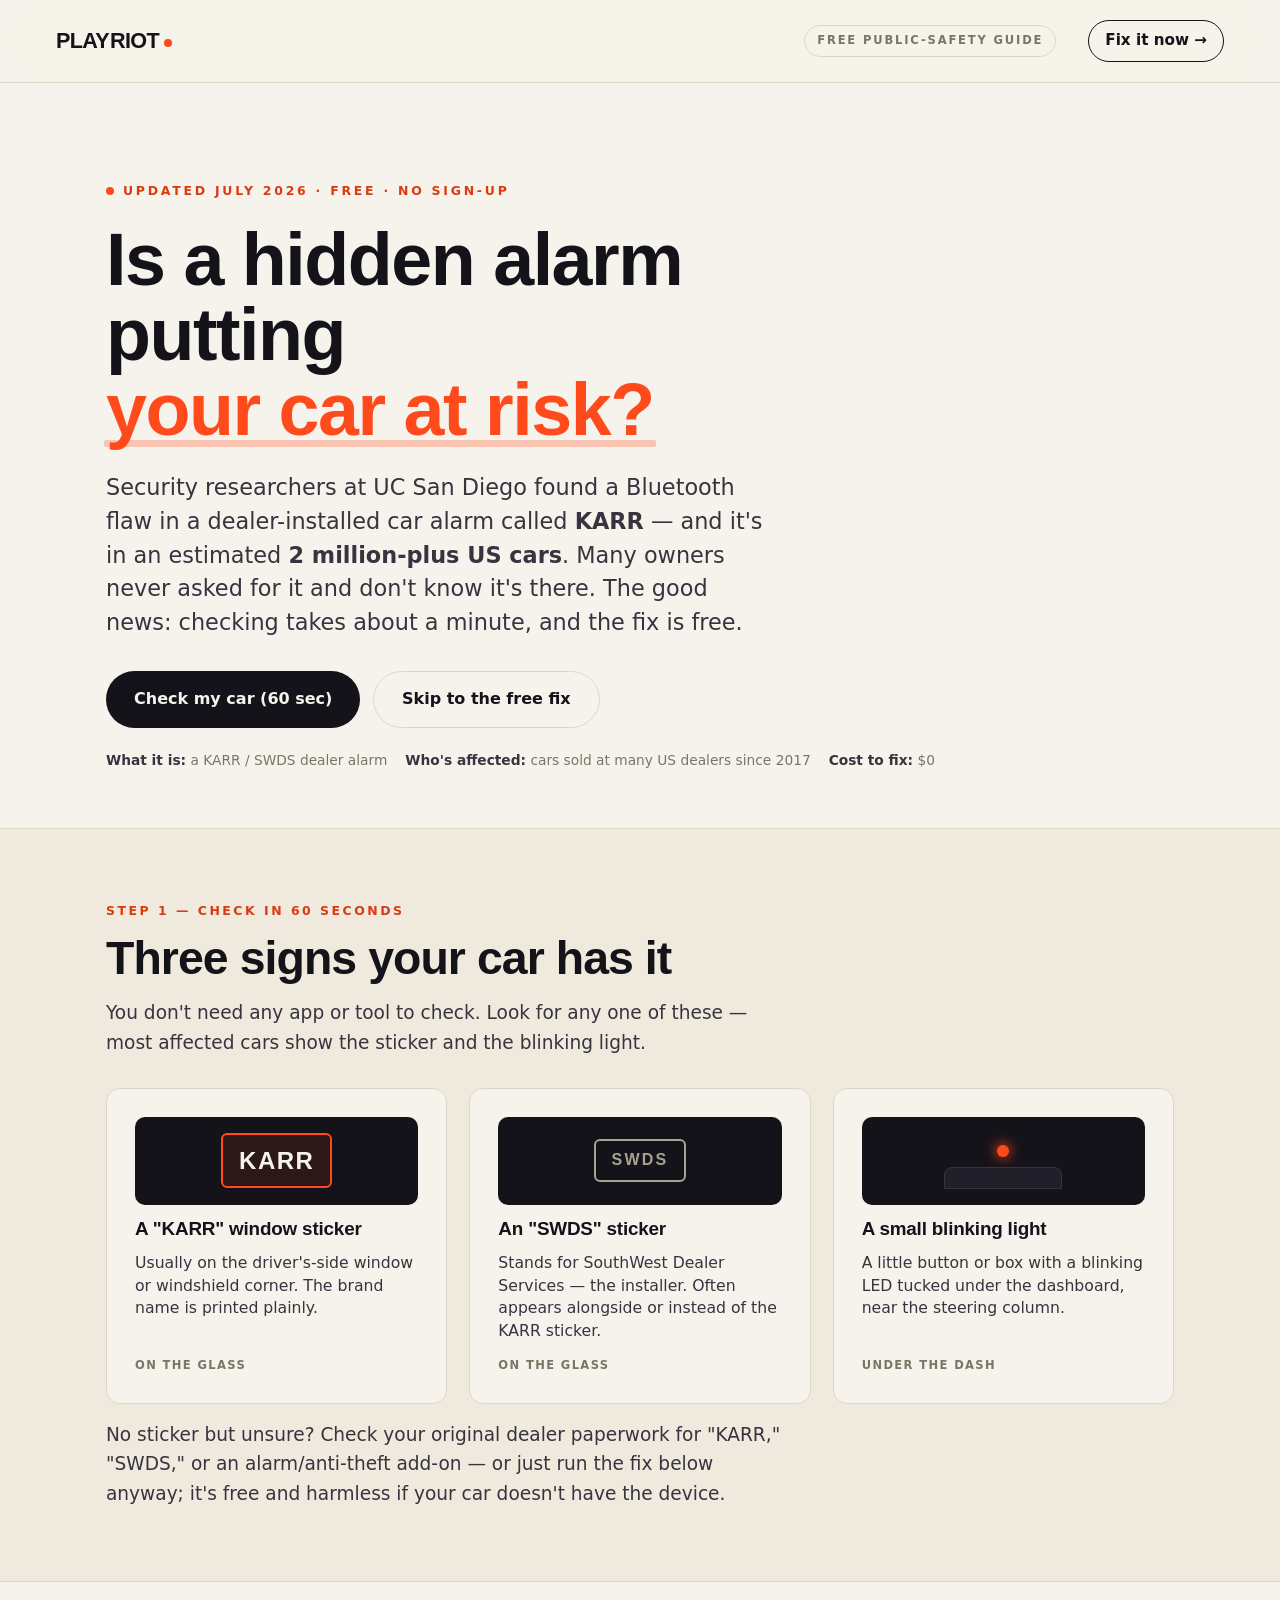
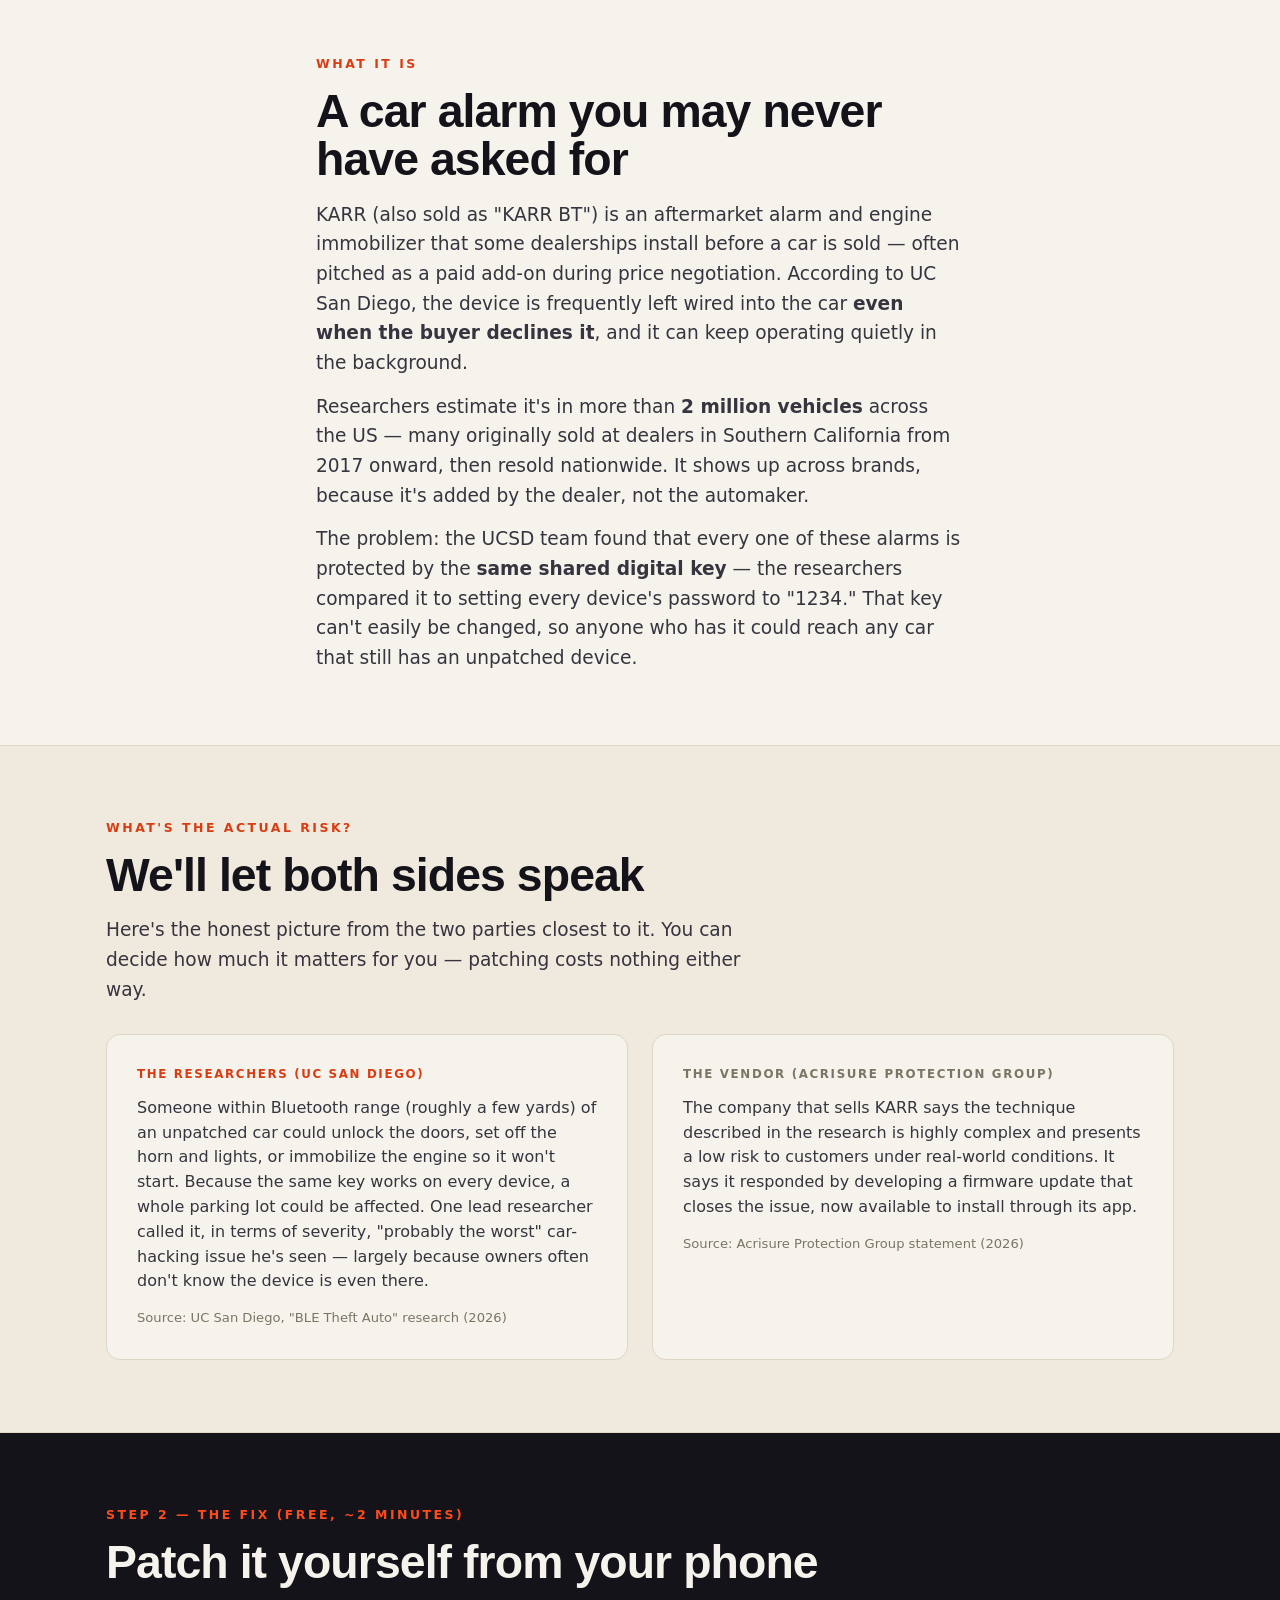
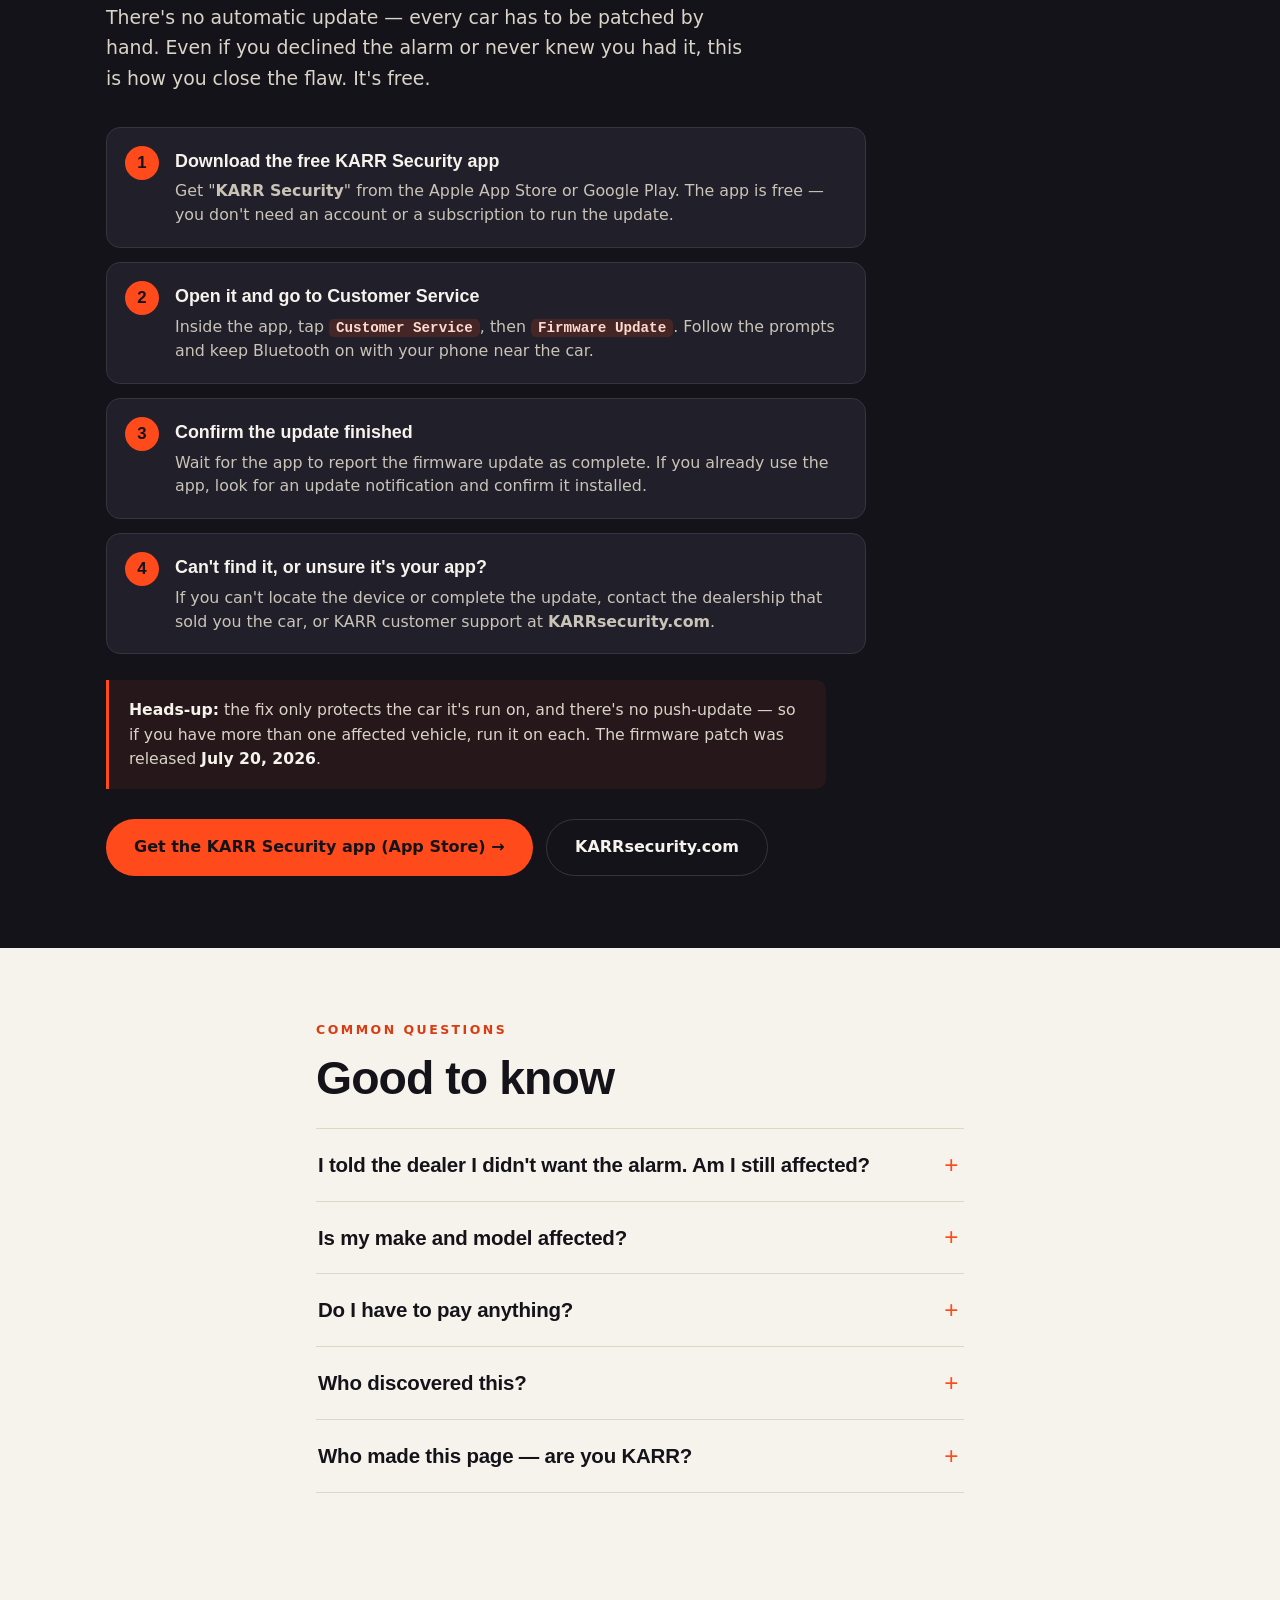
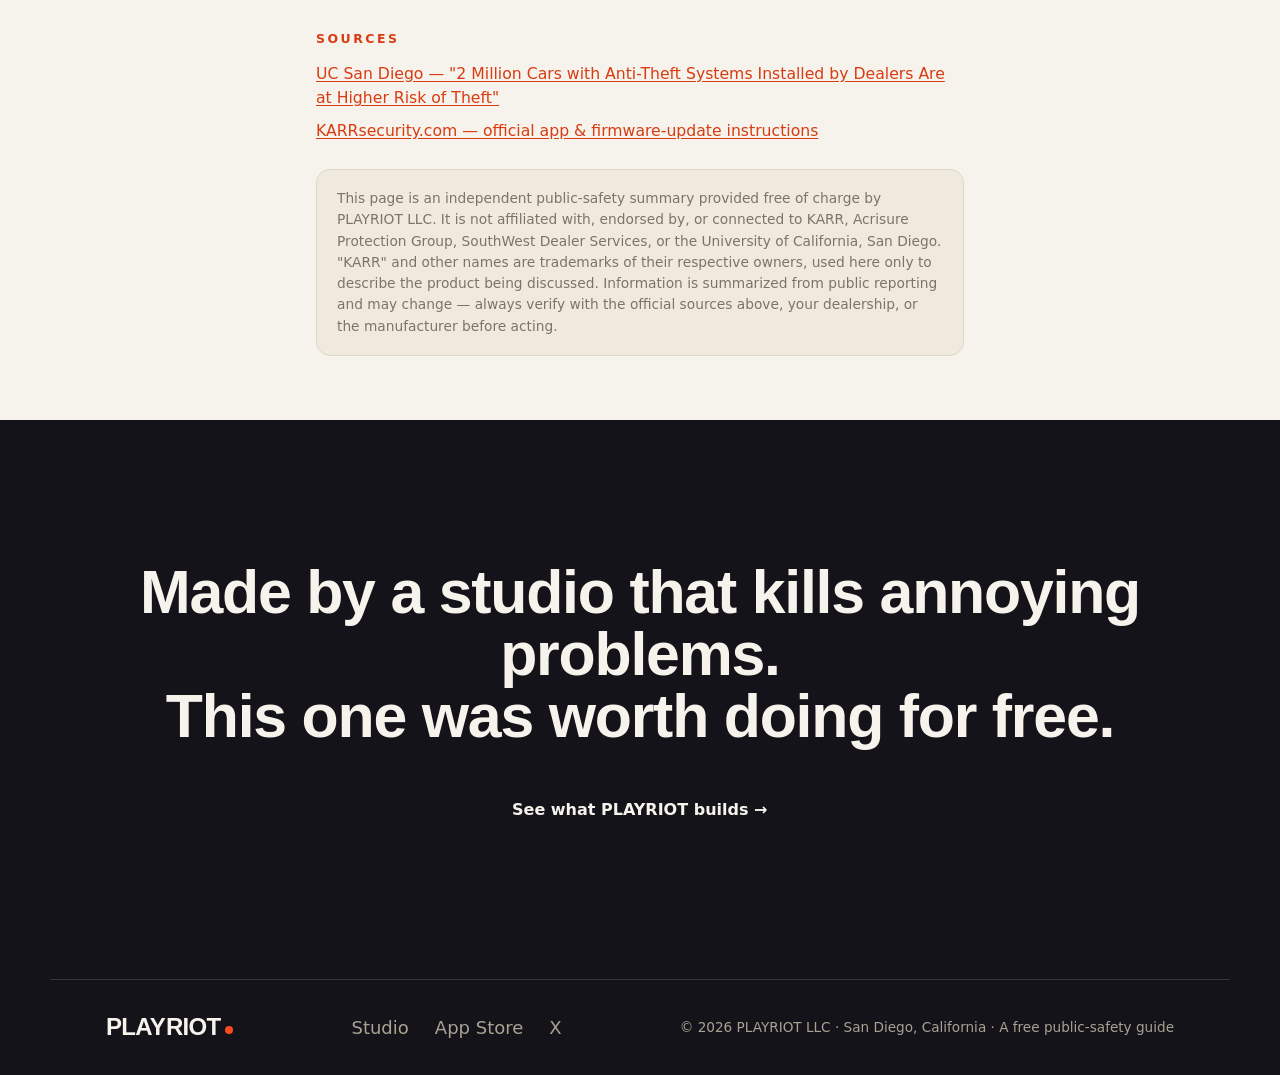
==== karr.html @ 4d82e79b "karr: serve guide at /karr (root karr.html) so Caddy try_files resolves it The playriot.co vhost use" ====
<!DOCTYPE html>
<html lang="en">
<head>
<meta charset="UTF-8" />
<meta name="viewport" content="width=device-width, initial-scale=1.0" />
<title>Does your car have a KARR alarm? How to check — and patch the Bluetooth flaw | PLAYRIOT</title>
<meta name="description" content="A dealer-installed KARR / SWDS car alarm with a Bluetooth security flaw is in an estimated 2 million+ US cars — many owners never asked for it. Here's how to check your car in 60 seconds and patch it free in about 2 minutes." />
<meta name="keywords" content="KARR alarm, KARR sticker, KARR blinking light, SWDS car alarm, dealer installed car alarm, KARR Bluetooth vulnerability, how to check KARR alarm, how to patch KARR alarm, KARR security app, Acrisure Protection Group" />
<link rel="canonical" href="https://playriot.co/karr" />
<meta name="robots" content="index,follow" />
<meta property="og:title" content="Does your car have a KARR alarm? How to check — and patch the Bluetooth flaw" />
<meta property="og:description" content="A hidden dealer-installed alarm with a Bluetooth flaw is in 2 million+ US cars. Check yours in 60 seconds — and fix it free." />
<meta property="og:type" content="article" />
<meta property="og:url" content="https://playriot.co/karr" />
<meta property="og:image" content="https://playriot.co/assets/og.png?v=2" />
<meta property="og:image:width" content="2400" />
<meta property="og:image:height" content="1260" />
<meta name="twitter:card" content="summary_large_image" />
<meta name="twitter:title" content="Does your car have a KARR alarm? How to check — and patch the Bluetooth flaw" />
<meta name="twitter:description" content="A hidden dealer-installed alarm with a Bluetooth flaw is in 2 million+ US cars. Check yours in 60 seconds — and fix it free." />
<meta name="twitter:image" content="https://playriot.co/assets/og.png?v=2" />
<meta name="theme-color" content="#14131A" />
<link rel="icon" href="assets/favicon.svg" type="image/svg+xml" />
<link rel="preconnect" href="https://api.fontshare.com" crossorigin />
<link href="https://api.fontshare.com/v2/css?f[]=clash-display@600,700&f[]=general-sans@400,500,600&display=swap" rel="stylesheet" />
<link rel="stylesheet" href="styles.css?v=2" />
<style>
/* ============ KARR public-safety guide — namespaced .k- ============ */
.k-wrap{max-width:var(--maxw);margin:0 auto;padding:0 clamp(20px,5vw,56px)}
.k-narrow{max-width:760px}

/* nav label */
.k-navtag{font-size:.72rem;letter-spacing:.16em;text-transform:uppercase;color:var(--muted);font-weight:600;
  border:1px solid var(--line);padding:6px 12px;border-radius:100px;white-space:nowrap}

/* hero */
.k-hero{max-width:var(--maxw);margin:0 auto;padding:clamp(44px,8vw,92px) clamp(20px,5vw,56px) clamp(30px,5vw,56px)}
.k-hero .eyebrow{display:inline-flex;align-items:center;gap:9px}
.k-hero .eyebrow::before{content:"";width:8px;height:8px;border-radius:50%;background:var(--riot);
  box-shadow:0 0 0 0 rgba(255,74,28,.5);animation:kpulse 2s var(--ease) infinite}
.k-hero h1{font-size:clamp(2.3rem,6.2vw,4.6rem);margin:4px 0 24px;max-width:15ch}
.k-hero h1 .hl{color:var(--riot);position:relative;white-space:nowrap}
.k-hero h1 .hl::after{content:"";position:absolute;left:-2px;right:-2px;bottom:.06em;height:.10em;background:var(--riot);opacity:.28;border-radius:2px}
.k-lede{font-size:clamp(1.08rem,2vw,1.4rem);color:var(--ink-soft);max-width:660px;line-height:1.5}
.k-actions{display:flex;flex-wrap:wrap;gap:13px;margin-top:32px}
.k-micro{margin-top:22px;font-size:.86rem;color:var(--muted);display:flex;flex-wrap:wrap;gap:6px 18px}
.k-micro b{color:var(--ink-soft);font-weight:600}

/* section rhythm */
.k-sec{padding:clamp(40px,6vw,72px) 0}
.k-sec.alt{background:var(--paper-2);border-top:1px solid var(--line);border-bottom:1px solid var(--line)}
.k-kicker{font-size:.78rem;letter-spacing:.2em;text-transform:uppercase;color:var(--riot-deep);font-weight:600;margin-bottom:14px}
.k-h2{font-size:clamp(1.7rem,4.2vw,2.9rem);letter-spacing:-.02em;line-height:1.04;font-family:"Clash Display",sans-serif;font-weight:700}
.k-sec p.k-body{color:var(--ink-soft);font-size:clamp(1.02rem,1.6vw,1.16rem);line-height:1.6;max-width:680px;margin-top:16px}
.k-sec p.k-body + p.k-body{margin-top:14px}

/* the 3-sign check */
.k-checks{display:grid;grid-template-columns:repeat(3,1fr);gap:clamp(14px,2.4vw,22px);margin-top:30px}
.k-check{background:var(--paper);border:1px solid var(--line);border-radius:var(--r);padding:clamp(20px,2.6vw,28px);
  display:flex;flex-direction:column;gap:14px;transition:.3s var(--ease)}
.k-check:hover{border-color:var(--ink);transform:translateY(-3px);box-shadow:0 14px 34px rgba(20,19,26,.09)}
.k-check .k-vis{height:88px;display:grid;place-items:center;background:var(--ink);border-radius:10px;overflow:hidden}
.k-check h3{font-family:"Clash Display",sans-serif;font-weight:600;font-size:1.18rem;letter-spacing:-.01em}
.k-check p{color:var(--ink-soft);font-size:.98rem;line-height:1.45}
.k-check .k-tag{margin-top:auto;font-size:.72rem;letter-spacing:.12em;text-transform:uppercase;color:var(--muted);font-weight:600}

/* stylized diagrams (honest — not photos) */
.k-sticker{font-family:"Clash Display",sans-serif;font-weight:700;letter-spacing:.06em;color:var(--paper);
  border:2px solid var(--riot);border-radius:6px;padding:7px 16px;font-size:1.5rem;background:rgba(255,74,28,.10)}
.k-sticker.small{font-size:1rem;letter-spacing:.14em;color:var(--muted-d);border-color:var(--muted-d);background:none}
.k-dash{position:relative;width:118px;height:56px}
.k-dash .k-bar{position:absolute;inset:auto 0 0 0;height:22px;background:var(--ink-2);border:1px solid var(--ink-soft);border-radius:8px 8px 0 0}
.k-led{position:absolute;left:50%;top:12px;transform:translateX(-50%);width:12px;height:12px;border-radius:50%;
  background:var(--riot);box-shadow:0 0 12px 2px rgba(255,74,28,.7);animation:kpulse 1.4s var(--ease) infinite}
@keyframes kpulse{0%{box-shadow:0 0 0 0 rgba(255,74,28,.55)}70%{box-shadow:0 0 0 12px rgba(255,74,28,0)}100%{box-shadow:0 0 0 0 rgba(255,74,28,0)}}

/* fix — dark, prominent */
.k-fix{background:var(--ink);color:var(--paper)}
.k-fix .k-kicker{color:var(--riot)}
.k-fix .k-h2{color:var(--paper)}
.k-fix .k-lead{color:#D9D4C7;font-size:clamp(1.02rem,1.6vw,1.18rem);line-height:1.6;max-width:640px;margin-top:16px}
.k-steps{list-style:none;counter-reset:step;margin:34px 0 0;display:grid;gap:14px;max-width:760px}
.k-steps li{counter-increment:step;background:var(--ink-2);border:1px solid var(--ink-soft);border-radius:var(--r);
  padding:20px 22px 20px 68px;position:relative}
.k-steps li::before{content:counter(step);position:absolute;left:18px;top:18px;width:34px;height:34px;border-radius:50%;
  background:var(--riot);color:var(--ink);font-family:"Clash Display",sans-serif;font-weight:700;display:grid;place-items:center;font-size:1.05rem}
.k-steps h4{font-family:"Clash Display",sans-serif;font-weight:600;font-size:1.12rem;color:var(--paper);margin-bottom:4px}
.k-steps p{color:#C9C4B7;font-size:.99rem;line-height:1.5}
.k-steps code{background:rgba(255,74,28,.16);color:#FFD9CD;font-family:ui-monospace,SFMono-Regular,Menlo,monospace;
  font-size:.9em;padding:1px 7px;border-radius:5px;font-weight:600}
.k-fixnote{margin-top:26px;padding:18px 20px;border-left:3px solid var(--riot);background:rgba(255,74,28,.07);
  border-radius:0 10px 10px 0;color:#D9D4C7;font-size:.98rem;line-height:1.55;max-width:720px}
.k-fixnote b{color:var(--paper)}
.k-fix .k-actions{margin-top:30px}
.k-btn-store{background:var(--riot);color:var(--ink)}
.k-btn-store:hover{background:var(--paper);transform:translateY(-2px)}
.k-btn-line{border:1.5px solid var(--ink-soft);color:var(--paper)}
.k-btn-line:hover{border-color:var(--paper);transform:translateY(-2px)}

/* two-up risk framing */
.k-two{display:grid;grid-template-columns:1fr 1fr;gap:clamp(16px,2.6vw,24px);margin-top:30px}
.k-card{border:1px solid var(--line);border-radius:var(--r);padding:clamp(22px,2.8vw,30px);background:var(--paper)}
.k-card .k-lbl{font-size:.74rem;letter-spacing:.14em;text-transform:uppercase;font-weight:700;margin-bottom:12px}
.k-card.res .k-lbl{color:var(--riot-deep)}
.k-card.ven .k-lbl{color:var(--muted)}
.k-card p{color:var(--ink-soft);font-size:1rem;line-height:1.55}
.k-card .k-src{margin-top:14px;font-size:.82rem;color:var(--muted)}

/* faq */
.k-faq{margin-top:26px;border-top:1px solid var(--line)}
.k-faq details{border-bottom:1px solid var(--line)}
.k-faq summary{list-style:none;cursor:pointer;padding:20px 44px 20px 2px;position:relative;
  font-family:"Clash Display",sans-serif;font-weight:600;font-size:clamp(1.05rem,2vw,1.28rem);letter-spacing:-.01em;transition:color .2s}
.k-faq summary::-webkit-details-marker{display:none}
.k-faq summary:hover{color:var(--riot)}
.k-faq summary::after{content:"+";position:absolute;right:6px;top:50%;transform:translateY(-50%);font-size:1.5rem;color:var(--riot);font-weight:400;transition:transform .3s var(--ease)}
.k-faq details[open] summary::after{transform:translateY(-50%) rotate(45deg)}
.k-faq .k-ans{padding:0 6px 22px 2px;color:var(--ink-soft);font-size:1.04rem;line-height:1.6;max-width:720px}
.k-faq .k-ans a{color:var(--riot-deep);text-decoration:underline;text-underline-offset:2px;font-weight:500}

/* sources / disclaimer */
.k-sources{padding:clamp(40px,6vw,64px) 0}
.k-sources ul{list-style:none;margin-top:14px;display:grid;gap:8px}
.k-sources li{color:var(--ink-soft);font-size:.98rem}
.k-sources a{color:var(--riot-deep);text-decoration:underline;text-underline-offset:2px}
.k-disc{margin-top:26px;padding:18px 20px;background:var(--paper-2);border:1px solid var(--line);border-radius:var(--r);
  color:var(--muted);font-size:.86rem;line-height:1.55;max-width:820px}

@media(max-width:760px){
  .k-checks{grid-template-columns:1fr}
  .k-two{grid-template-columns:1fr}
}
@media(prefers-reduced-motion:reduce){
  .k-led,.k-hero .eyebrow::before{animation:none!important}
}
</style>
<noscript><style>[data-reveal]{opacity:1!important;transform:none!important}</style></noscript>
<script type="application/ld+json">
{
  "@context":"https://schema.org",
  "@graph":[
    {
      "@type":"HowTo",
      "name":"How to check for and patch the KARR car-alarm Bluetooth flaw",
      "description":"Check whether your car has a dealer-installed KARR / SWDS alarm and apply the free firmware security update.",
      "totalTime":"PT2M",
      "estimatedCost":{"@type":"MonetaryAmount","currency":"USD","value":"0"},
      "step":[
        {"@type":"HowToStep","name":"Check your car","text":"Look for a KARR window sticker, an SWDS sticker, or a small button with a blinking light under the dashboard near the steering column."},
        {"@type":"HowToStep","name":"Download the free KARR Security app","text":"Get the free KARR Security app from the Apple App Store or Google Play. No account or subscription is needed to run the update."},
        {"@type":"HowToStep","name":"Open Customer Service and run the firmware update","text":"In the app, tap Customer Service, then Firmware Update, and follow the prompts with Bluetooth on and your phone near the car."},
        {"@type":"HowToStep","name":"Confirm it finished","text":"Wait for the app to report the firmware update as complete. If you cannot complete it, contact the selling dealership or KARR customer support at KARRsecurity.com."}
      ]
    },
    {
      "@type":"FAQPage",
      "mainEntity":[
        {"@type":"Question","name":"I told the dealer I didn't want the alarm. Am I still affected?","acceptedAnswer":{"@type":"Answer","text":"Possibly yes. UC San Diego found the device is often left installed and still operating even after a buyer declines it, and even after it is deactivated. Running the free firmware update is the way to be sure it cannot be exploited."}},
        {"@type":"Question","name":"Is my make and model affected?","acceptedAnswer":{"@type":"Answer","text":"It is not tied to a specific automaker — it is added by the dealer, so it spans many brands. Affected cars were largely sold through dealers in Southern California from 2017 onward and then resold across the country. The three signs — a KARR window sticker, an SWDS sticker, or a small blinking light under the dashboard — are the reliable way to tell."}},
        {"@type":"Question","name":"Do I have to pay anything?","acceptedAnswer":{"@type":"Answer","text":"No. The KARR Security app and the firmware update are free. You do not need a paid plan or subscription to patch the flaw."}},
        {"@type":"Question","name":"Who discovered this?","acceptedAnswer":{"@type":"Answer","text":"Security researchers at UC San Diego, in work titled BLE Theft Auto, presented in 2026. They reported it to the vendor before it was made public, and a fix followed."}},
        {"@type":"Question","name":"Who made this page — are you KARR?","acceptedAnswer":{"@type":"Answer","text":"No. This is an independent, free public-safety summary made by PLAYRIOT, a small San Diego app studio. It is not affiliated with KARR, Acrisure Protection Group, SouthWest Dealer Services, or UC San Diego."}}
      ]
    }
  ]
}
</script>
</head>
<body>
<a class="skip" href="#fix">Skip to the fix</a>

<!-- NAV -->
<header class="nav" id="top">
  <a class="wordmark" href="https://playriot.co" aria-label="PLAYRIOT home">PLAY<span>RIOT</span><i class="dot" aria-hidden="true"></i></a>
  <nav class="nav-links" aria-label="Primary">
    <span class="k-navtag">Free public-safety guide</span>
    <a class="nav-cta" href="#fix">Fix it now →</a>
  </nav>
</header>

<!-- HERO -->
<section class="k-hero">
  <p class="eyebrow" data-reveal>Updated July 2026 · Free · No sign-up</p>
  <h1 data-reveal>Is a hidden alarm putting <span class="hl">your car at risk?</span></h1>
  <p class="k-lede" data-reveal>
    Security researchers at UC San Diego found a Bluetooth flaw in a dealer-installed car alarm called
    <strong>KARR</strong> — and it's in an estimated <strong>2 million-plus US cars</strong>. Many owners never asked
    for it and don't know it's there. The good news: checking takes about a minute, and the fix is free.
  </p>
  <div class="k-actions" data-reveal>
    <a class="btn btn-primary" href="#check">Check my car (60 sec)</a>
    <a class="btn btn-ghost" href="#fix">Skip to the free fix</a>
  </div>
  <p class="k-micro" data-reveal>
    <span><b>What it is:</b> a KARR / SWDS dealer alarm</span>
    <span><b>Who's affected:</b> cars sold at many US dealers since 2017</span>
    <span><b>Cost to fix:</b> $0</span>
  </p>
</section>

<!-- THE 60-SECOND CHECK -->
<section class="k-sec alt" id="check">
  <div class="k-wrap">
    <p class="k-kicker" data-reveal>Step 1 — Check in 60 seconds</p>
    <h2 class="k-h2" data-reveal>Three signs your car has it</h2>
    <p class="k-body" data-reveal>You don't need any app or tool to check. Look for any one of these — most affected cars show the sticker and the blinking light.</p>
    <div class="k-checks">
      <div class="k-check" data-reveal>
        <div class="k-vis" aria-hidden="true"><span class="k-sticker">KARR</span></div>
        <h3>A "KARR" window sticker</h3>
        <p>Usually on the driver's-side window or windshield corner. The brand name is printed plainly.</p>
        <span class="k-tag">On the glass</span>
      </div>
      <div class="k-check" data-reveal>
        <div class="k-vis" aria-hidden="true"><span class="k-sticker small">SWDS</span></div>
        <h3>An "SWDS" sticker</h3>
        <p>Stands for SouthWest Dealer Services — the installer. Often appears alongside or instead of the KARR sticker.</p>
        <span class="k-tag">On the glass</span>
      </div>
      <div class="k-check" data-reveal>
        <div class="k-vis" aria-hidden="true"><span class="k-dash"><span class="k-bar"></span><span class="k-led"></span></span></div>
        <h3>A small blinking light</h3>
        <p>A little button or box with a blinking LED tucked under the dashboard, near the steering column.</p>
        <span class="k-tag">Under the dash</span>
      </div>
    </div>
    <p class="k-body" data-reveal>No sticker but unsure? Check your original dealer paperwork for "KARR," "SWDS," or an alarm/anti-theft add-on — or just run the fix below anyway; it's free and harmless if your car doesn't have the device.</p>
  </div>
</section>

<!-- WHAT IS IT -->
<section class="k-sec" id="what">
  <div class="k-wrap k-narrow">
    <p class="k-kicker" data-reveal>What it is</p>
    <h2 class="k-h2" data-reveal>A car alarm you may never have asked for</h2>
    <p class="k-body" data-reveal>
      KARR (also sold as "KARR BT") is an aftermarket alarm and engine immobilizer that some dealerships install
      before a car is sold — often pitched as a paid add-on during price negotiation. According to UC San Diego,
      the device is frequently left wired into the car <strong>even when the buyer declines it</strong>, and it can
      keep operating quietly in the background.
    </p>
    <p class="k-body" data-reveal>
      Researchers estimate it's in more than <strong>2 million vehicles</strong> across the US — many originally sold
      at dealers in Southern California from 2017 onward, then resold nationwide. It shows up across brands, because
      it's added by the dealer, not the automaker.
    </p>
    <p class="k-body" data-reveal>
      The problem: the UCSD team found that every one of these alarms is protected by the <strong>same shared digital
      key</strong> — the researchers compared it to setting every device's password to "1234." That key can't easily
      be changed, so anyone who has it could reach any car that still has an unpatched device.
    </p>
  </div>
</section>

<!-- RISK — balanced -->
<section class="k-sec alt" id="risk">
  <div class="k-wrap">
    <p class="k-kicker" data-reveal>What's the actual risk?</p>
    <h2 class="k-h2" data-reveal>We'll let both sides speak</h2>
    <p class="k-body" data-reveal>Here's the honest picture from the two parties closest to it. You can decide how much it matters for you — patching costs nothing either way.</p>
    <div class="k-two">
      <div class="k-card res" data-reveal>
        <div class="k-lbl">The researchers (UC San Diego)</div>
        <p>Someone within Bluetooth range (roughly a few yards) of an unpatched car could unlock the doors, set off the
          horn and lights, or immobilize the engine so it won't start. Because the same key works on every device, a
          whole parking lot could be affected. One lead researcher called it, in terms of severity, "probably the worst"
          car-hacking issue he's seen — largely because owners often don't know the device is even there.</p>
        <p class="k-src">Source: UC San Diego, "BLE Theft Auto" research (2026)</p>
      </div>
      <div class="k-card ven" data-reveal>
        <div class="k-lbl">The vendor (Acrisure Protection Group)</div>
        <p>The company that sells KARR says the technique described in the research is highly complex and presents a
          low risk to customers under real-world conditions. It says it responded by developing a firmware update that
          closes the issue, now available to install through its app.</p>
        <p class="k-src">Source: Acrisure Protection Group statement (2026)</p>
      </div>
    </div>
  </div>
</section>

<!-- THE FIX -->
<section class="k-sec k-fix" id="fix">
  <div class="k-wrap">
    <p class="k-kicker" data-reveal>Step 2 — The fix (free, ~2 minutes)</p>
    <h2 class="k-h2" data-reveal>Patch it yourself from your phone</h2>
    <p class="k-lead" data-reveal>
      There's no automatic update — every car has to be patched by hand. Even if you declined the alarm or never knew
      you had it, this is how you close the flaw. It's free.
    </p>
    <ol class="k-steps">
      <li data-reveal>
        <h4>Download the free KARR Security app</h4>
        <p>Get "<strong>KARR Security</strong>" from the Apple App Store or Google Play. The app is free — you don't need an account or a subscription to run the update.</p>
      </li>
      <li data-reveal>
        <h4>Open it and go to Customer Service</h4>
        <p>Inside the app, tap <code>Customer Service</code>, then <code>Firmware Update</code>. Follow the prompts and keep Bluetooth on with your phone near the car.</p>
      </li>
      <li data-reveal>
        <h4>Confirm the update finished</h4>
        <p>Wait for the app to report the firmware update as complete. If you already use the app, look for an update notification and confirm it installed.</p>
      </li>
      <li data-reveal>
        <h4>Can't find it, or unsure it's your app?</h4>
        <p>If you can't locate the device or complete the update, contact the dealership that sold you the car, or KARR customer support at <strong>KARRsecurity.com</strong>.</p>
      </li>
    </ol>
    <p class="k-fixnote" data-reveal>
      <b>Heads-up:</b> the fix only protects the car it's run on, and there's no push-update — so if you have more than
      one affected vehicle, run it on each. The firmware patch was released <b>July 20, 2026</b>.
    </p>
    <div class="k-actions" data-reveal>
      <a class="btn k-btn-store" href="https://apps.apple.com/us/app/karr-security/id6443616063" target="_blank" rel="noopener nofollow">Get the KARR Security app (App Store) →</a>
      <a class="btn k-btn-line" href="https://www.karrsecurity.com" target="_blank" rel="noopener nofollow">KARRsecurity.com</a>
    </div>
  </div>
</section>

<!-- FAQ -->
<section class="k-sec" id="faq">
  <div class="k-wrap k-narrow">
    <p class="k-kicker" data-reveal>Common questions</p>
    <h2 class="k-h2" data-reveal>Good to know</h2>
    <div class="k-faq" data-reveal>
      <details>
        <summary>I told the dealer I didn't want the alarm. Am I still affected?</summary>
        <div class="k-ans">Possibly yes. UC San Diego found the device is often left installed and still operating even after a buyer declines it, and even after it's "deactivated." Running the free firmware update is the way to be sure it can't be exploited.</div>
      </details>
      <details>
        <summary>Is my make and model affected?</summary>
        <div class="k-ans">It's not tied to a specific automaker — it's added by the dealer, so it spans many brands. Affected cars were largely sold through dealers in Southern California from 2017 onward and then resold across the country. The three signs above are the reliable way to tell, not the badge on your car.</div>
      </details>
      <details>
        <summary>Do I have to pay anything?</summary>
        <div class="k-ans">No. The KARR Security app and the firmware update are free. You do not need a paid plan or subscription to patch the flaw. If anything asks you to pay to "remove a vulnerability," be cautious — the official fix is free.</div>
      </details>
      <details>
        <summary>Who discovered this?</summary>
        <div class="k-ans">Security researchers at UC San Diego, in work titled "BLE Theft Auto," presented in 2026. They reported it to the vendor before it was made public, and a fix followed. See the <a href="https://today.ucsd.edu/story/2-million-cars-with-anti-theft-systems-installed-by-dealers-are-at-higher-risk-of-theft" target="_blank" rel="noopener">UC San Diego announcement</a>.</div>
      </details>
      <details>
        <summary>Who made this page — are you KARR?</summary>
        <div class="k-ans">No. This is an independent, free public-safety summary made by <a href="https://playriot.co" target="_blank" rel="noopener">PLAYRIOT</a>, a small San Diego app studio. We're not affiliated with KARR, Acrisure Protection Group, SouthWest Dealer Services, or UC San Diego. We made it because the fix has to reach millions of people who may not know they need it. Always confirm details with the official sources below.</div>
      </details>
    </div>
  </div>
</section>

<!-- SOURCES + DISCLAIMER -->
<section class="k-sources">
  <div class="k-wrap k-narrow">
    <p class="k-kicker" data-reveal>Sources</p>
    <ul data-reveal>
      <li><a href="https://today.ucsd.edu/story/2-million-cars-with-anti-theft-systems-installed-by-dealers-are-at-higher-risk-of-theft" target="_blank" rel="noopener">UC San Diego — "2 Million Cars with Anti-Theft Systems Installed by Dealers Are at Higher Risk of Theft"</a></li>
      <li><a href="https://www.karrsecurity.com" target="_blank" rel="noopener nofollow">KARRsecurity.com — official app &amp; firmware-update instructions</a></li>
    </ul>
    <p class="k-disc" data-reveal>
      This page is an independent public-safety summary provided free of charge by PLAYRIOT LLC. It is not affiliated
      with, endorsed by, or connected to KARR, Acrisure Protection Group, SouthWest Dealer Services, or the University
      of California, San Diego. "KARR" and other names are trademarks of their respective owners, used here only to
      describe the product being discussed. Information is summarized from public reporting and may change — always
      verify with the official sources above, your dealership, or the manufacturer before acting.
    </p>
  </div>
</section>

<!-- FOOTER -->
<footer class="footer">
  <div class="footer-cta" data-reveal>
    <h2>Made by a studio that kills annoying problems.<br/>This one was worth doing for free.</h2>
    <a class="btn btn-primary" href="https://playriot.co">See what PLAYRIOT builds →</a>
  </div>
  <div class="footer-bottom">
    <a class="wordmark small" href="https://playriot.co">PLAY<span>RIOT</span><i class="dot"></i></a>
    <nav class="footer-links" aria-label="Footer">
      <a href="https://playriot.co">Studio</a>
      <a href="https://apps.apple.com/us/developer/playriot-llc/id1875195414" target="_blank" rel="noopener">App Store</a>
      <a href="https://x.com/CEOMrDB" target="_blank" rel="noopener">X</a>
    </nav>
    <p class="legal">© <span id="yr">2026</span> PLAYRIOT LLC · San Diego, California · A free public-safety guide</p>
  </div>
</footer>

<script>
(function(){
  // year
  var y=document.getElementById('yr'); if(y) y.textContent=new Date().getFullYear();
  // reveal on scroll
  var els=[].slice.call(document.querySelectorAll('[data-reveal]'));
  if(!('IntersectionObserver' in window)){els.forEach(function(e){e.classList.add('in')});return;}
  var io=new IntersectionObserver(function(entries){
    entries.forEach(function(en){ if(en.isIntersecting){en.target.classList.add('in');io.unobserve(en.target);} });
  },{rootMargin:'0px 0px -8% 0px',threshold:.06});
  els.forEach(function(e){io.observe(e)});
})();
</script>
</body>
</html>
---- styles.css ----
/* ============ PLAYRIOT ============ */
:root{
  --ink:#14131A; --ink-2:#211F2A; --ink-soft:#37343F;
  --paper:#F6F3EC; --paper-2:#EFEADD; --line:#DED7C6;
  --riot:#FF4A1C; --riot-deep:#D93C12;
  --muted:#7A7565; --muted-d:#A8A292;
  --maxw:1180px;
  --r:14px;
  --ease:cubic-bezier(.22,.61,.36,1);
}
*{box-sizing:border-box;margin:0;padding:0}
html{scroll-behavior:smooth;-webkit-text-size-adjust:100%}
body{
  font-family:"General Sans",system-ui,sans-serif;
  background:var(--paper); color:var(--ink);
  line-height:1.55; font-size:18px; -webkit-font-smoothing:antialiased;
  overflow-x:hidden;
}
h1,h2,h3,.wordmark,.stat b,.num{font-family:"Clash Display","General Sans",sans-serif;font-weight:700;line-height:1.02;letter-spacing:-.02em}
a{color:inherit;text-decoration:none}
.skip{position:absolute;left:-999px;top:0;background:var(--ink);color:var(--paper);padding:10px 16px;z-index:99}
.skip:focus{left:8px;top:8px}
section{position:relative}
.eyebrow{font-size:.78rem;letter-spacing:.22em;text-transform:uppercase;color:var(--riot-deep);font-weight:600;margin-bottom:18px}

/* ---- NAV ---- */
.nav{position:sticky;top:0;z-index:50;display:flex;align-items:center;justify-content:space-between;
  padding:20px clamp(20px,5vw,56px);background:rgba(246,243,236,.82);backdrop-filter:saturate(1.4) blur(12px);
  border-bottom:1px solid var(--line)}
.wordmark{font-size:1.35rem;font-weight:700;letter-spacing:-.03em;display:inline-flex;align-items:baseline;gap:1px}
.wordmark span{transition:color .3s var(--ease)}
.wordmark:hover span{color:var(--riot)}
.wordmark .dot{width:8px;height:8px;border-radius:50%;background:var(--riot);display:inline-block;margin-left:4px;transform:translateY(-1px)}
.wordmark.small{font-size:1.5rem}
.nav-links{display:flex;align-items:center;gap:clamp(16px,2.5vw,34px);font-size:.95rem;font-weight:500}
.nav-links a{color:var(--ink-soft);transition:color .2s}
.nav-links a:hover{color:var(--ink)}
.nav-cta{color:var(--ink)!important;font-weight:600!important;border:1.5px solid var(--ink);padding:8px 16px;border-radius:100px;transition:.25s var(--ease)}
.nav-cta:hover{background:var(--ink);color:var(--paper)!important}

/* ---- HERO ---- */
.hero{max-width:var(--maxw);margin:0 auto;padding:clamp(56px,11vw,128px) clamp(20px,5vw,56px) clamp(40px,6vw,72px);
  display:grid;grid-template-columns:auto 1fr;gap:clamp(20px,5vw,64px);align-items:start}
.hero-side{writing-mode:vertical-rl;transform:rotate(180deg);display:flex;gap:24px;justify-content:space-between;
  height:100%;min-height:340px;font-size:.72rem;letter-spacing:.24em;text-transform:uppercase;color:var(--muted);font-weight:600;padding-top:8px}
.hero-main{max-width:920px}
.hero h1{font-size:clamp(2.6rem,7.4vw,6rem);margin:6px 0 28px}
.hero h1 .hl{position:relative;white-space:nowrap;color:var(--riot)}
.hero h1 .hl::after{content:"";position:absolute;left:-2px;right:-2px;bottom:.06em;height:.10em;background:var(--riot);opacity:.28;border-radius:2px}
.lede{font-size:clamp(1.05rem,2vw,1.4rem);color:var(--ink-soft);max-width:680px;line-height:1.5}
.hero-actions{display:flex;flex-wrap:wrap;gap:14px;margin-top:36px}
.btn{display:inline-flex;align-items:center;gap:8px;padding:15px 28px;border-radius:100px;font-weight:600;font-size:1rem;
  transition:.28s var(--ease);will-change:transform}
.btn-primary{background:var(--ink);color:var(--paper)}
.btn-primary:hover{background:var(--riot);transform:translateY(-2px)}
.btn-ghost{border:1.5px solid var(--line);color:var(--ink)}
.btn-ghost:hover{border-color:var(--ink);transform:translateY(-2px)}

/* ---- MARQUEE ---- */
.marquee{background:var(--riot);color:var(--ink);overflow:hidden;border-top:2px solid var(--ink);border-bottom:2px solid var(--ink);
  padding:16px 0}
.marquee-track{display:inline-flex;align-items:center;gap:26px;white-space:nowrap;animation:scroll 38s linear infinite;font-family:"Clash Display",sans-serif;
  font-weight:600;font-size:clamp(1.1rem,2.4vw,1.7rem);letter-spacing:-.01em}
.marquee-track span{text-transform:lowercase}
.marquee-track i{font-style:normal;font-size:.7em;opacity:.7}
@keyframes scroll{to{transform:translateX(-50%)}}

/* ---- STATS ---- */
.stats{max-width:var(--maxw);margin:0 auto;padding:clamp(56px,8vw,96px) clamp(20px,5vw,56px);
  display:grid;grid-template-columns:repeat(4,1fr);gap:clamp(16px,3vw,40px)}
.stat{border-top:2px solid var(--ink);padding-top:18px}
.stat b{display:block;font-size:clamp(2.6rem,6vw,4.4rem);line-height:.92;letter-spacing:-.04em}
.stat span{display:block;margin-top:10px;color:var(--muted);font-size:.92rem;font-weight:500;max-width:170px}

/* ---- SECTION HEADS ---- */
.section-head{max-width:var(--maxw);margin:0 auto;padding:0 clamp(20px,5vw,56px) 40px}
.section-head h2{font-size:clamp(2rem,5vw,3.4rem)}
.section-head p{color:var(--ink-soft);max-width:560px;margin-top:14px;font-size:1.08rem}

/* ---- APPS / WORK INDEX ---- */
.apps{padding:clamp(40px,6vw,72px) 0 clamp(56px,8vw,104px)}
.work-index{list-style:none;max-width:var(--maxw);margin:0 auto;padding:0 clamp(20px,5vw,56px);border-top:1px solid var(--line);
  --row-indent:clamp(76px,13vw,134px)}
.work-item{border-bottom:1px solid var(--line)}
.work-row{display:flex;align-items:stretch}
.work-main{flex:1 1 auto;min-width:0;display:grid;grid-template-columns:54px 64px 1fr auto;align-items:center;
  gap:clamp(14px,2.5vw,30px);padding:clamp(18px,2.6vw,28px) 8px;transition:.3s var(--ease)}
.work-main:hover{background:var(--paper-2);padding-left:18px}
.work-row .num{font-size:1rem;color:var(--muted);font-weight:600;font-feature-settings:"tnum"}
.work-row .ic{width:64px;height:64px;border-radius:15px;box-shadow:0 6px 22px rgba(20,19,26,.14);border:1px solid rgba(0,0,0,.06)}
.work-row .meta{min-width:0;display:flex;flex-direction:column;gap:3px}
.work-row .name{font-family:"Clash Display",sans-serif;font-weight:600;font-size:clamp(1.25rem,2.6vw,1.7rem);letter-spacing:-.02em;line-height:1.08;transition:color .25s}
.work-main:hover .name{color:var(--riot)}
.work-row .prob{color:var(--ink-soft);font-size:1rem;line-height:1.35}
.work-row .cat{font-size:.74rem;letter-spacing:.12em;text-transform:uppercase;color:var(--muted);border:1px solid var(--line);
  padding:6px 12px;border-radius:100px;white-space:nowrap;font-weight:600}
.work-toggle{flex:0 0 auto;width:clamp(50px,6vw,66px);display:grid;place-items:center;cursor:pointer;
  background:none;border:0;border-left:1px solid var(--line);color:var(--ink);transition:color .25s,background .25s}
.work-toggle:hover{color:var(--riot);background:var(--paper-2)}
.work-toggle[aria-expanded="true"]{color:var(--riot)}
.work-toggle .chev{transition:transform .35s var(--ease)}
.work-toggle[aria-expanded="true"] .chev{transform:rotate(180deg)}
.work-desc{display:grid;grid-template-rows:0fr;transition:grid-template-rows .38s var(--ease)}
.work-desc.open{grid-template-rows:1fr}
.work-desc-in{overflow:hidden;min-height:0}
.work-desc-body{padding:0 clamp(20px,4vw,48px) clamp(20px,2.6vw,30px) var(--row-indent)}
.work-desc-body p{color:var(--ink-soft);font-size:1.06rem;line-height:1.55;max-width:720px;
  opacity:0;transform:translateY(-4px);transition:opacity .3s var(--ease) .04s,transform .3s var(--ease) .04s}
.work-desc.open .work-desc-body p{opacity:1;transform:none}
.work-store{display:inline-flex;align-items:center;gap:6px;margin-top:14px;font-weight:600;font-size:.95rem;
  color:var(--ink);border-bottom:2px solid var(--riot);padding-bottom:2px;
  opacity:0;transition:opacity .3s var(--ease) .12s,color .2s}
.work-store:hover{color:var(--riot)}
.work-store span{transition:transform .25s var(--ease)}
.work-store:hover span{transform:translate(3px,-3px)}
.work-desc.open .work-store{opacity:1}

/* ---- STUDIO (dark) ---- */
.studio{background:var(--ink);color:var(--paper);padding:clamp(64px,9vw,128px) 0}
.studio-grid{max-width:var(--maxw);margin:0 auto;padding:0 clamp(20px,5vw,56px);display:grid;grid-template-columns:1.5fr .9fr;gap:clamp(32px,6vw,80px);align-items:start}
.studio .eyebrow{color:var(--riot)}
.studio h2{font-size:clamp(2rem,4.6vw,3.4rem);margin-bottom:26px}
.studio-copy p{color:#D9D4C7;margin-bottom:18px;font-size:1.12rem;max-width:600px}
.studio-copy strong{color:var(--paper);font-weight:600}
.creed{color:var(--riot)!important;font-family:"Clash Display",sans-serif;font-weight:600;font-size:1.3rem!important;margin-top:30px!important}
.studio-card{background:var(--ink-2);border:1px solid var(--ink-soft);border-radius:var(--r);padding:8px 26px}
.studio-card ul{list-style:none}
.studio-card li{display:flex;justify-content:space-between;align-items:baseline;gap:16px;padding:18px 0;border-bottom:1px solid var(--ink-soft)}
.studio-card li:last-child{border-bottom:none}
.studio-card span{color:var(--muted-d);font-size:.82rem;letter-spacing:.1em;text-transform:uppercase}
.studio-card b{font-family:"Clash Display",sans-serif;font-weight:600;text-align:right}

/* ---- APPROACH ---- */
.approach{max-width:var(--maxw);margin:0 auto;padding:clamp(64px,9vw,120px) 0}
.principles{display:grid;grid-template-columns:repeat(2,1fr);gap:1px;background:var(--line);border:1px solid var(--line);
  max-width:var(--maxw);margin:0 auto;border-radius:var(--r);overflow:hidden}
.principle{background:var(--paper);padding:clamp(28px,4vw,48px)}
.principle:hover{background:var(--paper-2)}
.principle span{font-family:"Clash Display",sans-serif;font-weight:700;font-size:1.1rem;color:var(--riot)}
.principle h3{font-size:clamp(1.3rem,2.6vw,1.85rem);margin:14px 0 10px}
.principle p{color:var(--ink-soft);font-size:1.05rem}

/* ---- FOOTER ---- */
.footer{background:var(--ink);color:var(--paper)}
.footer-cta{max-width:var(--maxw);margin:0 auto;padding:clamp(72px,11vw,150px) clamp(20px,5vw,56px);text-align:center;border-bottom:1px solid var(--ink-soft)}
.footer-cta h2{font-size:clamp(2rem,5.4vw,3.8rem);margin-bottom:36px}
.footer-bottom{max-width:var(--maxw);margin:0 auto;padding:34px clamp(20px,5vw,56px);display:flex;align-items:center;justify-content:space-between;gap:20px;flex-wrap:wrap}
.footer .wordmark{color:var(--paper)}
.footer-links{display:flex;gap:26px;font-weight:500}
.footer-links a{color:var(--muted-d);transition:color .2s}
.footer-links a:hover{color:var(--riot)}
.legal{color:var(--muted-d);font-size:.85rem}

/* ---- REVEAL ---- */
[data-reveal]{opacity:0;transform:translateY(22px);transition:opacity .7s var(--ease),transform .7s var(--ease)}
[data-reveal].in{opacity:1;transform:none}

/* ---- RESPONSIVE ---- */
@media(max-width:860px){
  .hero{grid-template-columns:1fr;padding-top:48px}
  .hero-side{flex-direction:row;writing-mode:horizontal-tb;transform:none;min-height:0;height:auto;gap:14px;margin-bottom:8px}
  .stats{grid-template-columns:repeat(2,1fr)}
  .studio-grid{grid-template-columns:1fr}
  .principles{grid-template-columns:1fr}
  .nav-links a:not(.nav-cta){display:none}
  .work-index{--row-indent:clamp(58px,15vw,104px)}
  .work-main{grid-template-columns:36px 52px 1fr;gap:14px}
  .work-row .ic{width:52px;height:52px}
  .work-row .cat{display:none}
  .work-toggle{width:52px}
}
@media(max-width:430px){
  body{font-size:16px}
  .stats{grid-template-columns:1fr 1fr;gap:20px}
}
@media(prefers-reduced-motion:reduce){
  *{animation:none!important;scroll-behavior:auto!important}
  [data-reveal]{opacity:1;transform:none;transition:none}
  .marquee-track{animation:none;transform:translateX(0)}
  .work-desc,.work-toggle .chev,.work-desc-body p,.work-store{transition:none!important}
  .work-desc-body p{transform:none}
}
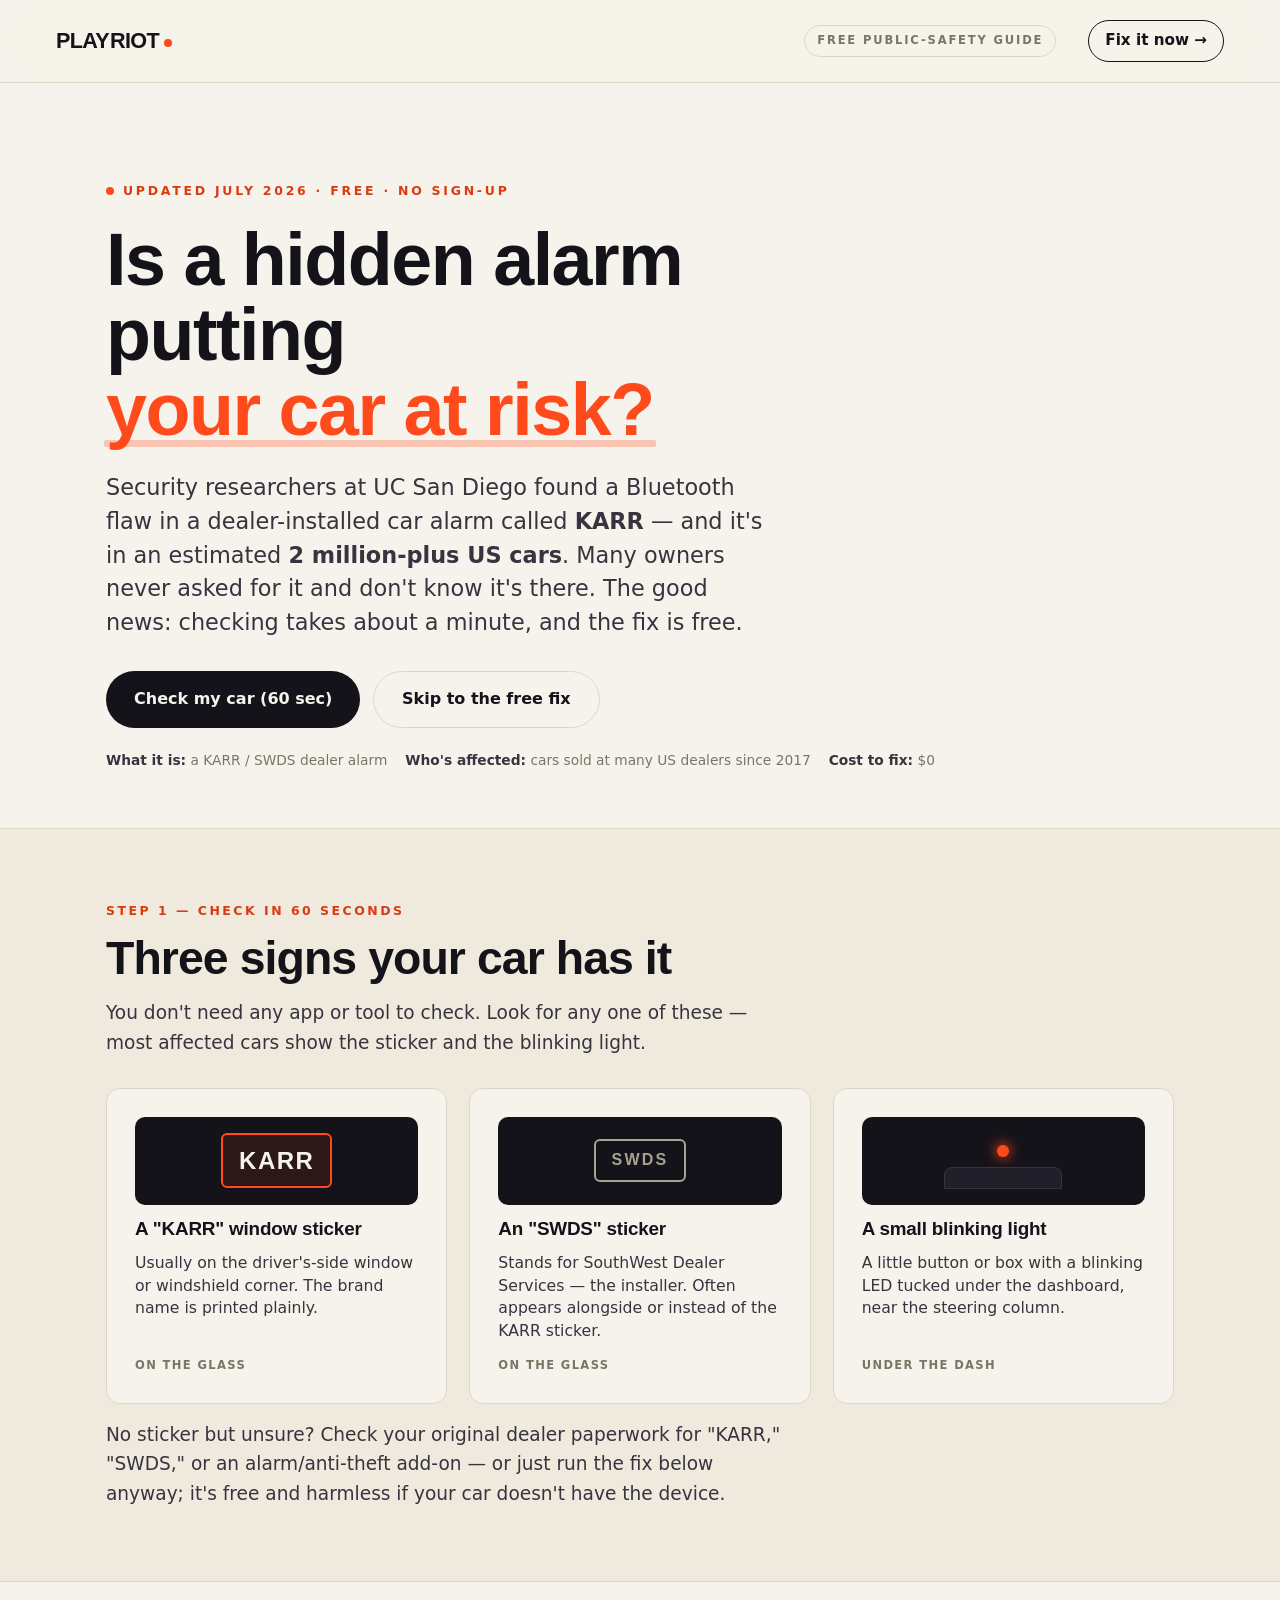
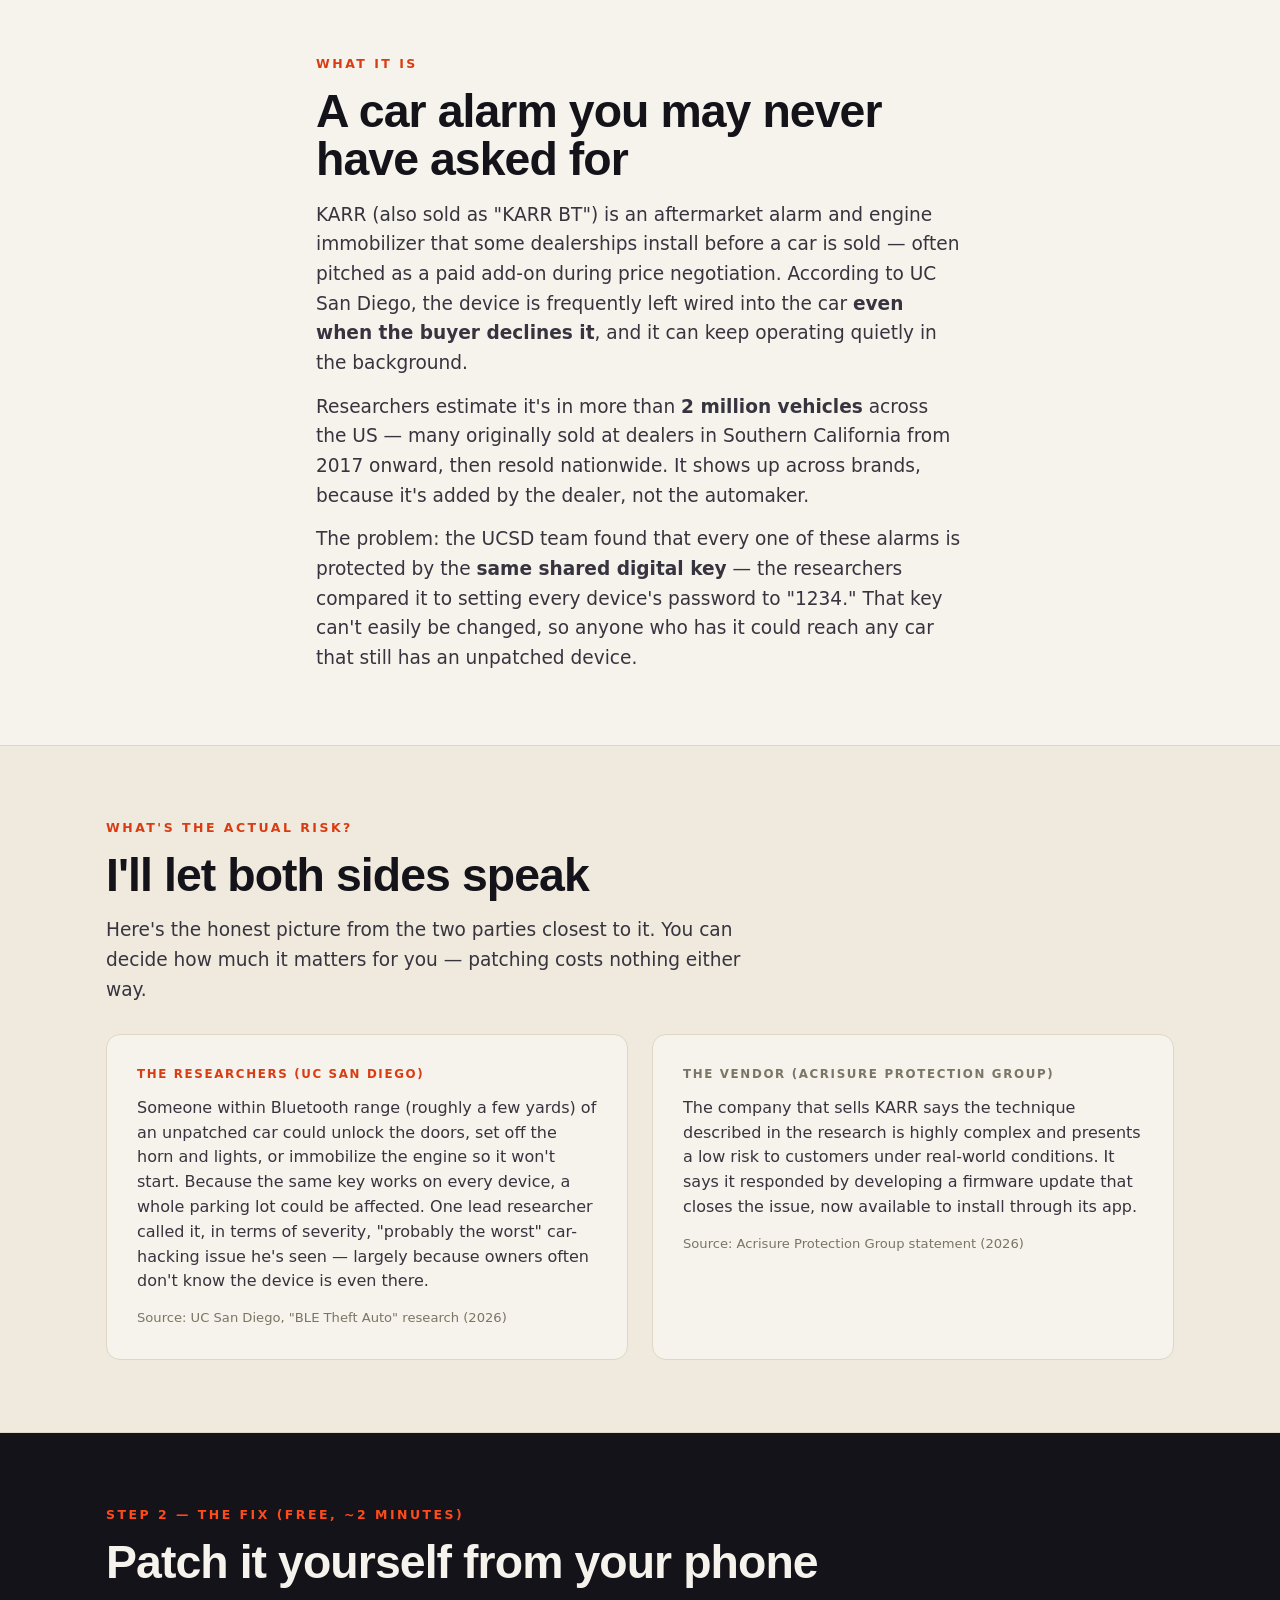
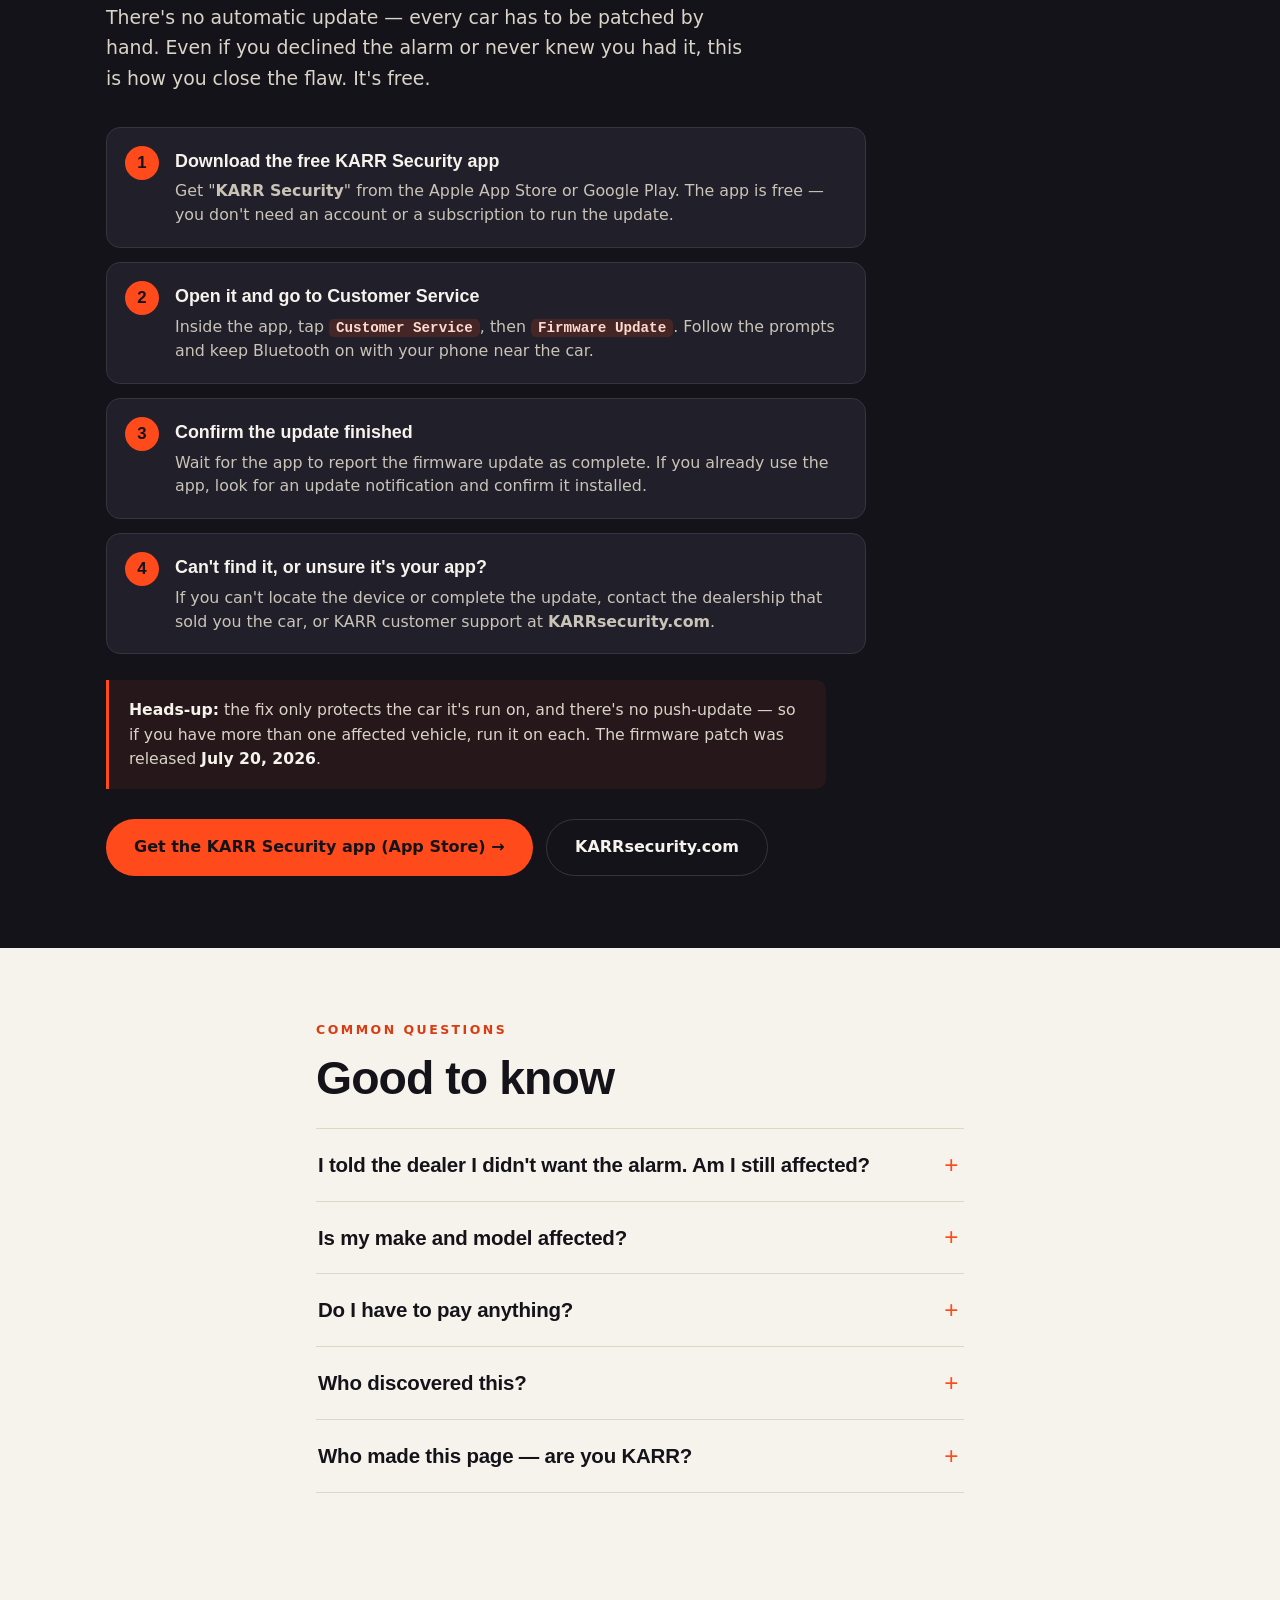
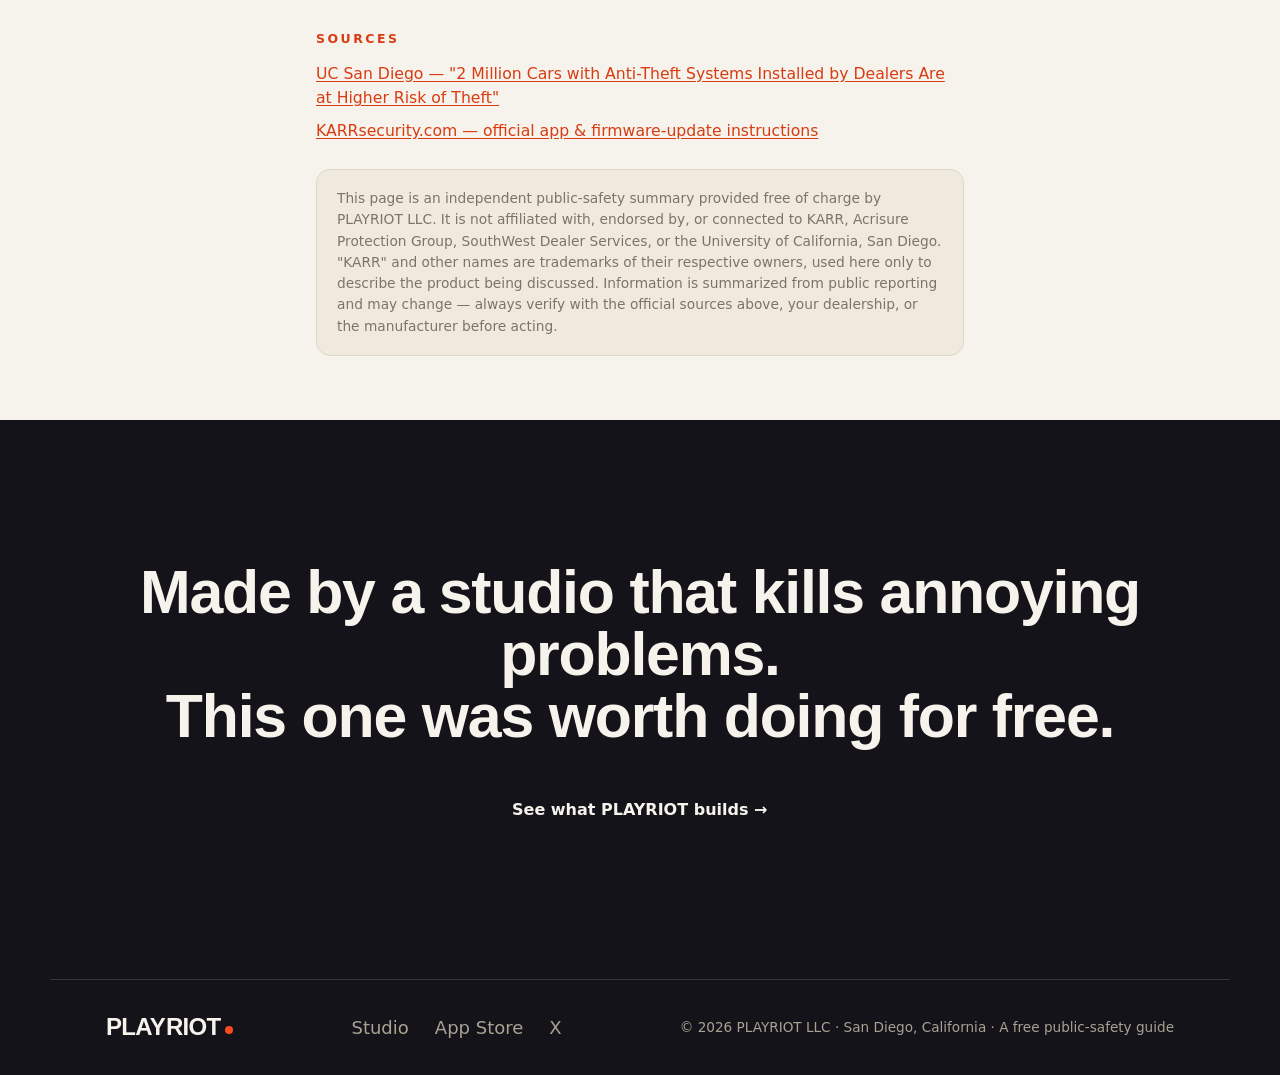
==== commit a6bb114c: "karr page: first-person voice, and stop calling the studio "small" Last page still on the old "we" v" ====
--- a/karr.html
+++ b/karr.html
@@ -159,7 +159,7 @@
         {"@type":"Question","name":"Is my make and model affected?","acceptedAnswer":{"@type":"Answer","text":"It is not tied to a specific automaker — it is added by the dealer, so it spans many brands. Affected cars were largely sold through dealers in Southern California from 2017 onward and then resold across the country. The three signs — a KARR window sticker, an SWDS sticker, or a small blinking light under the dashboard — are the reliable way to tell."}},
         {"@type":"Question","name":"Do I have to pay anything?","acceptedAnswer":{"@type":"Answer","text":"No. The KARR Security app and the firmware update are free. You do not need a paid plan or subscription to patch the flaw."}},
         {"@type":"Question","name":"Who discovered this?","acceptedAnswer":{"@type":"Answer","text":"Security researchers at UC San Diego, in work titled BLE Theft Auto, presented in 2026. They reported it to the vendor before it was made public, and a fix followed."}},
-        {"@type":"Question","name":"Who made this page — are you KARR?","acceptedAnswer":{"@type":"Answer","text":"No. This is an independent, free public-safety summary made by PLAYRIOT, a small San Diego app studio. It is not affiliated with KARR, Acrisure Protection Group, SouthWest Dealer Services, or UC San Diego."}}
+        {"@type":"Question","name":"Who made this page — are you KARR?","acceptedAnswer":{"@type":"Answer","text":"No. This is an independent, free public-safety summary made by PLAYRIOT, a San Diego app studio. I am not affiliated with KARR, Acrisure Protection Group, SouthWest Dealer Services, or UC San Diego."}}
       ]
     }
   ]
@@ -256,7 +256,7 @@
 <section class="k-sec alt" id="risk">
   <div class="k-wrap">
     <p class="k-kicker" data-reveal>What's the actual risk?</p>
-    <h2 class="k-h2" data-reveal>We'll let both sides speak</h2>
+    <h2 class="k-h2" data-reveal>I'll let both sides speak</h2>
     <p class="k-body" data-reveal>Here's the honest picture from the two parties closest to it. You can decide how much it matters for you — patching costs nothing either way.</p>
     <div class="k-two">
       <div class="k-card res" data-reveal>
@@ -310,7 +310,7 @@
       one affected vehicle, run it on each. The firmware patch was released <b>July 20, 2026</b>.
     </p>
     <div class="k-actions" data-reveal>
-      <a class="btn k-btn-store" href="https://apps.apple.com/us/app/karr-security/id6443616063" target="_blank" rel="noopener nofollow">Get the KARR Security app (App Store) →</a>
+      <a class="btn k-btn-store" href="https://apps.apple.com/us/app/karr-security/id6443616063?pt=127481835&ct=playriot&mt=8" target="_blank" rel="noopener nofollow">Get the KARR Security app (App Store) →</a>
       <a class="btn k-btn-line" href="https://www.karrsecurity.com" target="_blank" rel="noopener nofollow">KARRsecurity.com</a>
     </div>
   </div>
@@ -340,7 +340,7 @@
       </details>
       <details>
         <summary>Who made this page — are you KARR?</summary>
-        <div class="k-ans">No. This is an independent, free public-safety summary made by <a href="https://playriot.co" target="_blank" rel="noopener">PLAYRIOT</a>, a small San Diego app studio. We're not affiliated with KARR, Acrisure Protection Group, SouthWest Dealer Services, or UC San Diego. We made it because the fix has to reach millions of people who may not know they need it. Always confirm details with the official sources below.</div>
+        <div class="k-ans">No. This is an independent, free public-safety summary made by <a href="https://playriot.co" target="_blank" rel="noopener">PLAYRIOT</a>, a San Diego app studio. I'm not affiliated with KARR, Acrisure Protection Group, SouthWest Dealer Services, or UC San Diego. I made it because the fix has to reach millions of people who may not know they need it. Always confirm details with the official sources below.</div>
       </details>
     </div>
   </div>
